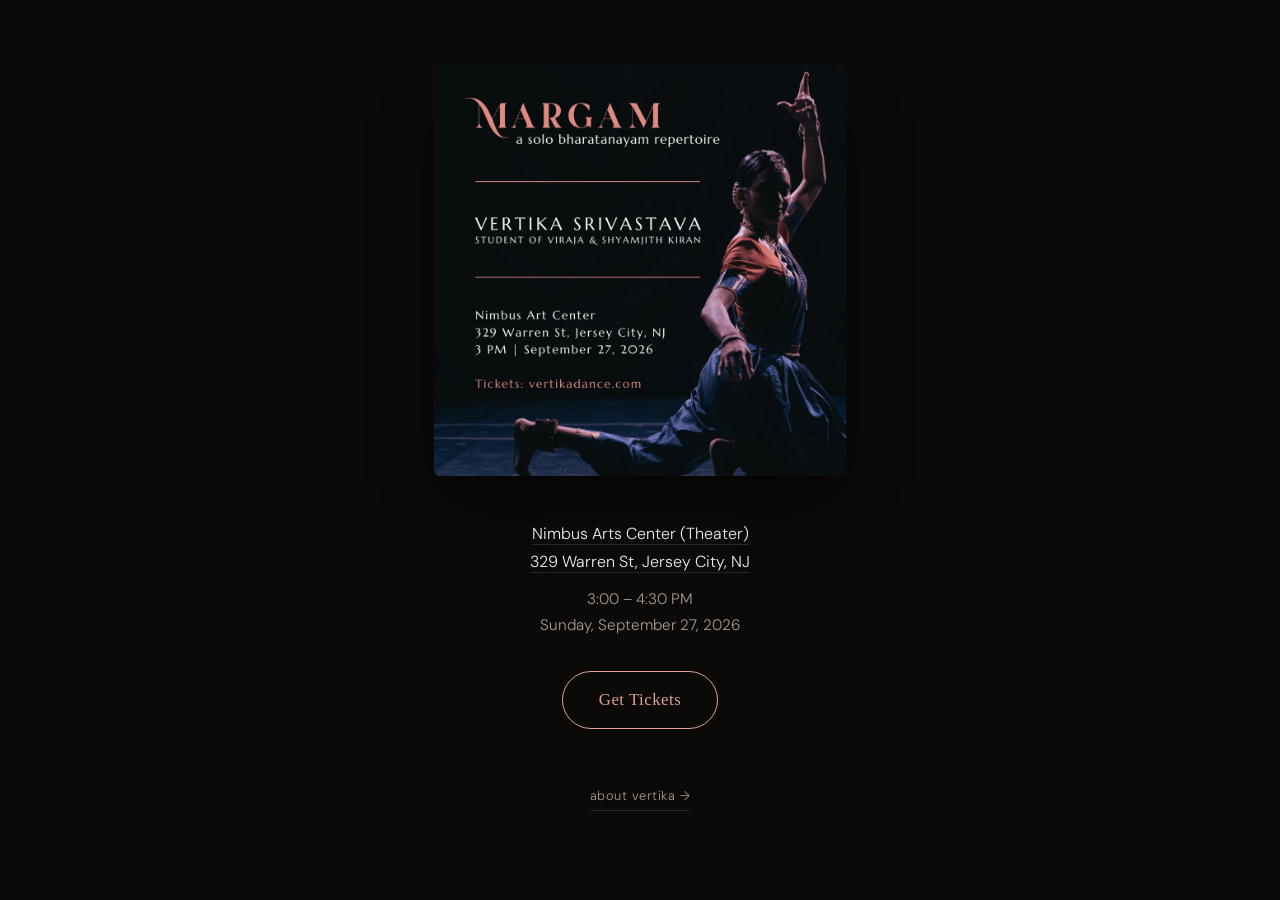
==== index.html @ 06d19013 "Basic flyer page" ====
<!DOCTYPE html>
<html lang="en">
<head>
  <meta charset="UTF-8">
  <meta name="viewport" content="width=device-width, initial-scale=1.0">
  <title>Margam — Vertika Srivastava</title>
  <meta name="description" content="Margam: a solo bharatanatyam repertoire by Vertika Srivastava. Sunday, September 27, 2026 at Nimbus Art Center, Jersey City, NJ.">
  <link rel="preconnect" href="https://fonts.googleapis.com">
  <link rel="preconnect" href="https://fonts.gstatic.com" crossorigin>
  <link href="https://fonts.googleapis.com/css2?family=Cormorant+Garant:ital,wght@0,400;0,600;1,400&family=DM+Sans:opsz,wght@9..40,300;9..40,400&display=swap" rel="stylesheet">
  <link rel="stylesheet" href="/css/show.css">
</head>
<body>
  <main>
    <div class="poster">
      <picture>
        <source srcset="/images/margam-poster.webp" type="image/webp">
        <img src="/images/margam-poster.png" alt="Margam: a solo bharatanatyam repertoire. Vertika Srivastava, student of Viraja &amp; Shyamjith Kiran.">
      </picture>
    </div>

    <div class="details">
      <p class="venue">
        <a class="address" href="https://maps.google.com/?q=329+Warren+St,+Jersey+City,+NJ" target="_blank" rel="noopener">Nimbus Arts Center (Theater)<br>329 Warren St, Jersey City, NJ</a>
      </p>
      <p class="when">3:00 – 4:30 PM<br>Sunday, September 27, 2026</p>
      <a class="tickets" href="#" target="_blank" rel="noopener">Get Tickets</a>
    </div>

    <a class="back" href="/about.html">about vertika →</a>
  </main>
</body>
</html>
---- css/show.css ----
*, *::before, *::after {
  box-sizing: border-box;
  margin: 0;
  padding: 0;
}

:root {
  --bg:     #0b0a09;
  --text:   #f2ede9;
  --muted:  #a89a92;
  --accent: #e0a08d;
  --border: #2a2622;
  --max-w:  460px;
}

html {
  font-size: 16px;
}

body {
  background: var(--bg);
  color: var(--text);
  font-family: 'DM Sans', sans-serif;
  font-weight: 300;
  line-height: 1.75;
  -webkit-font-smoothing: antialiased;
  min-height: 100vh;
}

a {
  color: var(--accent);
  text-decoration: none;
}

main {
  max-width: var(--max-w);
  margin: 0 auto;
  padding: 4rem 1.5rem 5rem;
  display: flex;
  flex-direction: column;
  align-items: center;
}


/* ── Poster ──────────────────────────────── */

.poster {
  width: 100%;
  border-radius: 6px;
  overflow: hidden;
  box-shadow: 0 30px 60px -20px rgba(0, 0, 0, 0.7);
}

.poster img {
  display: block;
  width: 100%;
  height: auto;
}


/* ── Details ─────────────────────────────── */

.details {
  width: 100%;
  text-align: center;
  margin-top: 2.75rem;
}

.venue {
  font-size: 1rem;
  color: var(--text);
}

.address {
  color: var(--text);
  border-bottom: 1px solid var(--border);
  transition: color 0.2s, border-color 0.2s;
}

.address:hover {
  color: var(--accent);
  border-color: var(--accent);
}

.when {
  font-size: 0.95rem;
  color: var(--muted);
  margin-top: 0.6rem;
}

.tickets {
  display: inline-block;
  margin-top: 2rem;
  padding: 0.85rem 2.25rem;
  border: 1px solid var(--accent);
  border-radius: 999px;
  color: var(--accent);
  font-family: 'Cormorant Garant', serif;
  font-size: 1.05rem;
  letter-spacing: 0.03em;
  transition: background 0.2s, color 0.2s;
}

.tickets:hover {
  background: var(--accent);
  color: var(--bg);
}


/* ── Back link ───────────────────────────── */

.back {
  margin-top: 3.5rem;
  font-size: 0.8rem;
  letter-spacing: 0.04em;
  color: var(--muted);
  border-bottom: 1px solid var(--border);
  padding-bottom: 2px;
  transition: color 0.2s, border-color 0.2s;
}

.back:hover {
  color: var(--accent);
  border-color: var(--accent);
}


/* ── Responsive ──────────────────────────── */

@media (max-width: 520px) {
  main { padding: 2.75rem 1.25rem 4rem; }
}
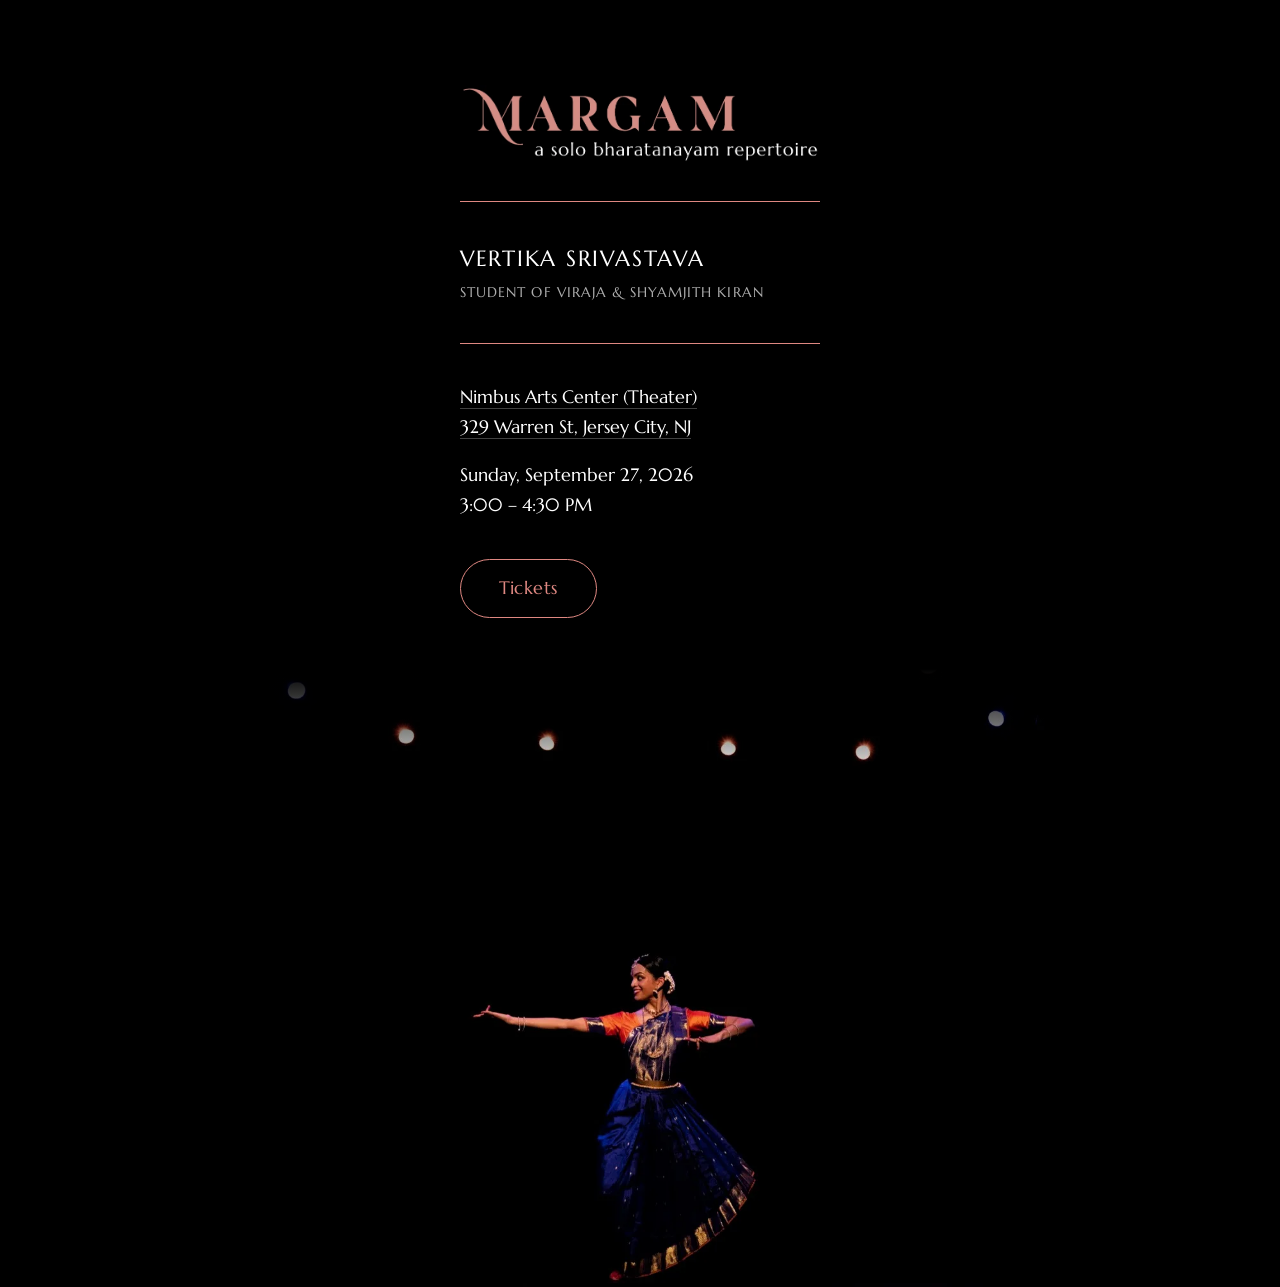
==== commit f2470aac: "Rework flyer page with real title artwork and stage photo Replace the CSS-rendered title with the ac" ====
--- a/index.html
+++ b/index.html
@@ -4,30 +4,45 @@
   <meta charset="UTF-8">
   <meta name="viewport" content="width=device-width, initial-scale=1.0">
   <title>Margam — Vertika Srivastava</title>
-  <meta name="description" content="Margam: a solo bharatanatyam repertoire by Vertika Srivastava. Sunday, September 27, 2026 at Nimbus Art Center, Jersey City, NJ.">
+  <meta name="description" content="Margam: a solo bharatanatyam repertoire by Vertika Srivastava. Sunday, September 27, 2026 at Nimbus Arts Center, Jersey City, NJ.">
   <link rel="preconnect" href="https://fonts.googleapis.com">
   <link rel="preconnect" href="https://fonts.gstatic.com" crossorigin>
-  <link href="https://fonts.googleapis.com/css2?family=Cormorant+Garant:ital,wght@0,400;0,600;1,400&family=DM+Sans:opsz,wght@9..40,300;9..40,400&display=swap" rel="stylesheet">
+  <link href="https://fonts.googleapis.com/css2?family=Marcellus&display=swap" rel="stylesheet">
   <link rel="stylesheet" href="/css/show.css">
 </head>
 <body>
   <main>
-    <div class="poster">
+    <div class="title-block">
       <picture>
-        <source srcset="/images/margam-poster.webp" type="image/webp">
-        <img src="/images/margam-poster.png" alt="Margam: a solo bharatanatyam repertoire. Vertika Srivastava, student of Viraja &amp; Shyamjith Kiran.">
+        <source srcset="/images/margam-title.webp" type="image/webp">
+        <img class="title-image" src="/images/margam-title.png" alt="Margam: a solo bharatanatyam repertoire">
       </picture>
     </div>
+
+    <hr class="rule">
+
+    <div class="performer-block">
+      <p class="performer-name">Vertika Srivastava</p>
+      <p class="performer-note">student of Viraja &amp; Shyamjith Kiran</p>
+    </div>
+
+    <hr class="rule">
 
     <div class="details">
       <p class="venue">
         <a class="address" href="https://maps.google.com/?q=329+Warren+St,+Jersey+City,+NJ" target="_blank" rel="noopener">Nimbus Arts Center (Theater)<br>329 Warren St, Jersey City, NJ</a>
       </p>
-      <p class="when">3:00 – 4:30 PM<br>Sunday, September 27, 2026</p>
-      <a class="tickets" href="#" target="_blank" rel="noopener">Get Tickets</a>
+      <p class="when">Sunday, September 27, 2026<br>3:00 – 4:30 PM</p>
     </div>
 
-    <a class="back" href="/about.html">about vertika →</a>
+    <a class="tickets" href="#" target="_blank" rel="noopener">Tickets</a>
   </main>
+
+  <div class="stage-photo">
+    <picture>
+      <source srcset="/images/stage-photo.webp" type="image/webp">
+      <img src="/images/stage-photo.jpg" alt="Vertika Srivastava mid-pose on stage under warm spotlights.">
+    </picture>
+  </div>
 </body>
 </html>
--- a/css/show.css
+++ b/css/show.css
@@ -5,26 +5,26 @@
 }
 
 :root {
-  --bg:     #0b0a09;
-  --text:   #f2ede9;
-  --muted:  #a89a92;
-  --accent: #e0a08d;
-  --border: #2a2622;
-  --max-w:  460px;
+  --bg:     #000000;
+  --text:   #ffffff;
+  --muted:  rgba(255, 255, 255, 0.68);
+  --accent: #df8882;
+  --max-w:  420px;
 }
 
 html {
-  font-size: 16px;
+  font-size: 17px;
 }
 
 body {
   background: var(--bg);
   color: var(--text);
-  font-family: 'DM Sans', sans-serif;
-  font-weight: 300;
-  line-height: 1.75;
+  font-family: 'Marcellus', serif;
+  font-weight: 400;
+  line-height: 1.7;
   -webkit-font-smoothing: antialiased;
   min-height: 100vh;
+  overflow-x: hidden;
 }
 
 a {
@@ -35,45 +35,59 @@
 main {
   max-width: var(--max-w);
   margin: 0 auto;
-  padding: 4rem 1.5rem 5rem;
-  display: flex;
-  flex-direction: column;
-  align-items: center;
+  padding: 5rem 1.75rem 5rem;
 }
 
 
-/* ── Poster ──────────────────────────────── */
+/* ── Title ───────────────────────────────── */
 
-.poster {
+.title-block {
   width: 100%;
-  border-radius: 6px;
-  overflow: hidden;
-  box-shadow: 0 30px 60px -20px rgba(0, 0, 0, 0.7);
 }
 
-.poster img {
+.title-image {
   display: block;
   width: 100%;
   height: auto;
 }
 
 
+/* ── Rule ────────────────────────────────── */
+
+.rule {
+  border: none;
+  border-top: 1px solid var(--accent);
+  width: 100%;
+  margin: 2.25rem 0;
+}
+
+
+/* ── Performer ───────────────────────────── */
+
+.performer-name {
+  font-size: 1.3rem;
+  letter-spacing: 0.08em;
+  text-transform: uppercase;
+}
+
+.performer-note {
+  margin-top: 0.2rem;
+  font-size: 0.8rem;
+  letter-spacing: 0.08em;
+  text-transform: uppercase;
+  color: var(--muted);
+}
+
+
 /* ── Details ─────────────────────────────── */
 
-.details {
-  width: 100%;
-  text-align: center;
-  margin-top: 2.75rem;
-}
-
 .venue {
-  font-size: 1rem;
-  color: var(--text);
+  font-size: 1.05rem;
 }
 
 .address {
   color: var(--text);
-  border-bottom: 1px solid var(--border);
+  border-bottom: 1px solid rgba(255, 255, 255, 0.25);
   transition: color 0.2s, border-color 0.2s;
 }
 
@@ -83,19 +97,18 @@
 }
 
 .when {
-  font-size: 0.95rem;
-  color: var(--muted);
-  margin-top: 0.6rem;
+  margin-top: 1rem;
+  font-size: 1.05rem;
+  color: var(--text);
 }
 
 .tickets {
   display: inline-block;
-  margin-top: 2rem;
-  padding: 0.85rem 2.25rem;
+  margin-top: 2.25rem;
+  padding: 0.8rem 2.25rem;
   border: 1px solid var(--accent);
   border-radius: 999px;
   color: var(--accent);
-  font-family: 'Cormorant Garant', serif;
   font-size: 1.05rem;
   letter-spacing: 0.03em;
   transition: background 0.2s, color 0.2s;
@@ -110,13 +123,15 @@
 /* ── Back link ───────────────────────────── */
 
 .back {
+  display: block;
   margin-top: 3.5rem;
   font-size: 0.8rem;
   letter-spacing: 0.04em;
   color: var(--muted);
-  border-bottom: 1px solid var(--border);
+  border-bottom: 1px solid rgba(255, 255, 255, 0.25);
   padding-bottom: 2px;
   transition: color 0.2s, border-color 0.2s;
+  width: fit-content;
 }
 
 .back:hover {
@@ -125,8 +140,35 @@
 }
 
 
+/* ── Stage photo ─────────────────────────── */
+
+.stage-photo {
+  position: relative;
+  width: 100%;
+  margin-top: -2rem;
+}
+
+.stage-photo::before {
+  content: '';
+  position: absolute;
+  top: 0;
+  left: 0;
+  right: 0;
+  height: 6rem;
+  background: linear-gradient(to bottom, var(--bg), transparent);
+  z-index: 1;
+}
+
+.stage-photo img {
+  display: block;
+  width: 100%;
+  height: auto;
+}
+
+
 /* ── Responsive ──────────────────────────── */
 
 @media (max-width: 520px) {
-  main { padding: 2.75rem 1.25rem 4rem; }
+  main { padding: 3.5rem 1.25rem 4rem; }
+  .title-block { width: 90%; }
 }
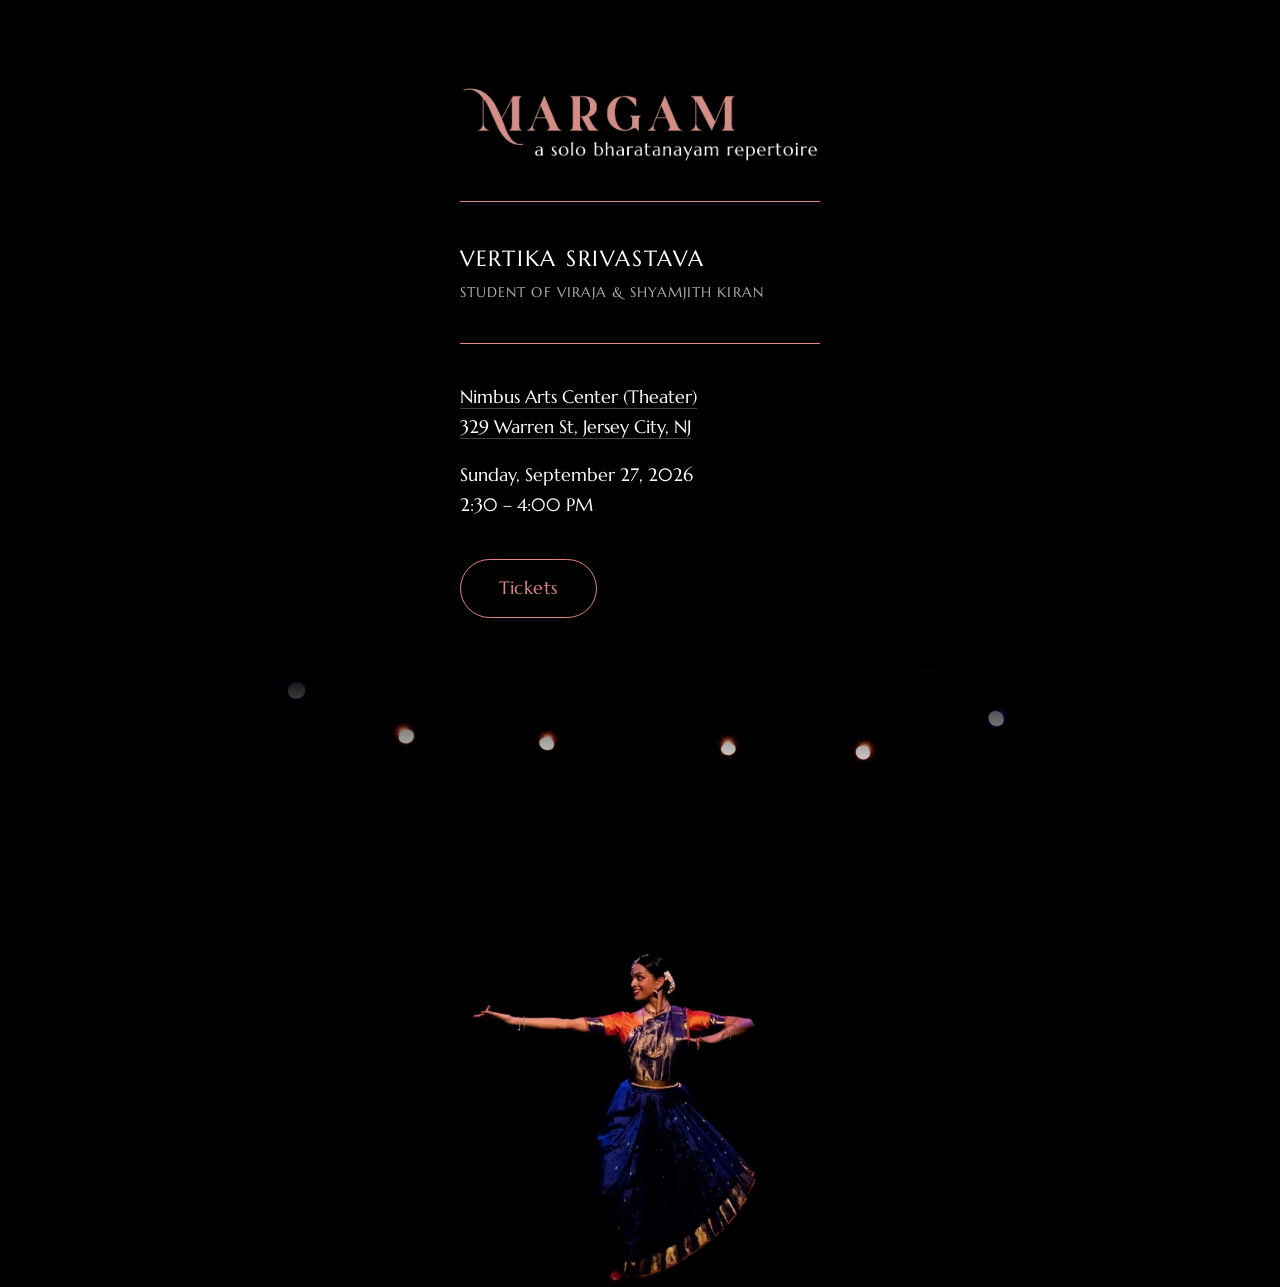
==== commit 91ff9e45: "Update flyer showtime to 2:30 - 4:00 PM Co-Authored-By: Claude Sonnet 5 <noreply@anthropic.com>" ====
--- a/index.html
+++ b/index.html
@@ -32,7 +32,7 @@
       <p class="venue">
         <a class="address" href="https://maps.google.com/?q=329+Warren+St,+Jersey+City,+NJ" target="_blank" rel="noopener">Nimbus Arts Center (Theater)<br>329 Warren St, Jersey City, NJ</a>
       </p>
-      <p class="when">Sunday, September 27, 2026<br>3:00 – 4:30 PM</p>
+      <p class="when">Sunday, September 27, 2026<br>2:30 – 4:00 PM</p>
     </div>
 
     <a class="tickets" href="#" target="_blank" rel="noopener">Tickets</a>
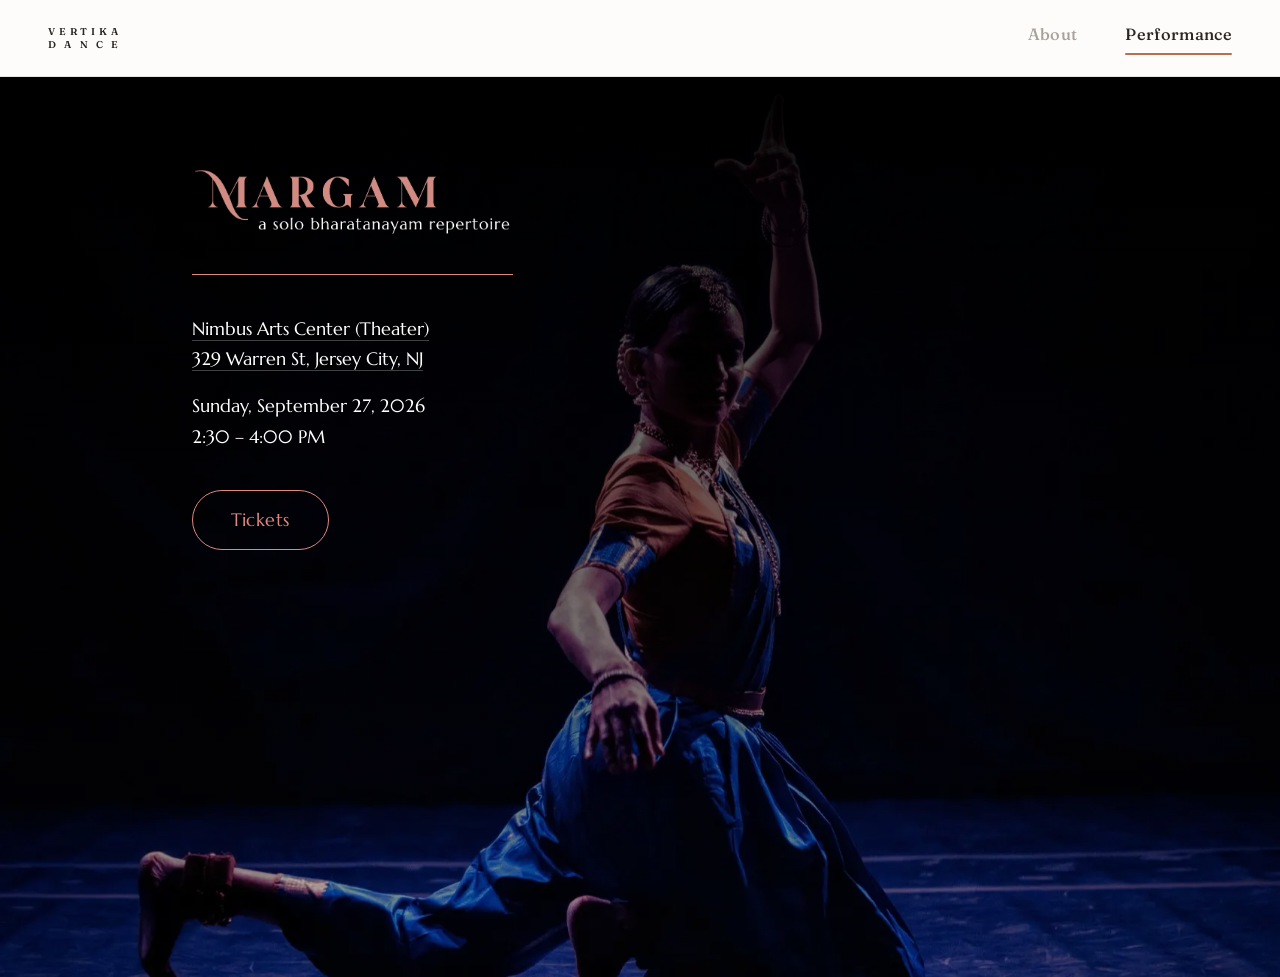
==== commit b3f286a1: "Rework home page with photo carousel and flyer hero overlay Rebuild the home page (about.html -> hom" ====
--- a/index.html
+++ b/index.html
@@ -8,41 +8,58 @@
   <link rel="preconnect" href="https://fonts.googleapis.com">
   <link rel="preconnect" href="https://fonts.gstatic.com" crossorigin>
   <link href="https://fonts.googleapis.com/css2?family=Marcellus&display=swap" rel="stylesheet">
+  <link rel="stylesheet" href="/css/nav.css">
   <link rel="stylesheet" href="/css/show.css">
 </head>
 <body>
+  <header class="site-header">
+    <nav class="site-nav">
+      <a class="logo" href="/home.html" aria-label="Vertika Dance">
+        <span class="logo-line" aria-hidden="true">
+          <span>V</span><span>E</span><span>R</span><span>T</span><span>I</span><span>K</span><span>A</span>
+        </span>
+        <span class="logo-line" aria-hidden="true">
+          <span>D</span><span>A</span><span>N</span><span>C</span><span>E</span>
+        </span>
+      </a>
+      <button class="nav-toggle" type="button" aria-label="Open menu" aria-expanded="false" aria-controls="site-menu">
+        <span></span>
+        <span></span>
+        <span></span>
+      </button>
+      <div class="site-menu" id="site-menu">
+        <a href="/home.html" class="tab">About</a>
+        <a href="/" class="tab active">Performance</a>
+      </div>
+    </nav>
+  </header>
+
   <main>
-    <div class="title-block">
+    <section class="hero">
       <picture>
-        <source srcset="/images/margam-title.webp" type="image/webp">
-        <img class="title-image" src="/images/margam-title.png" alt="Margam: a solo bharatanatyam repertoire">
+        <source srcset="/images/hero-photo.webp" type="image/webp">
+        <img src="/images/hero-photo.jpg" alt="Vertika mid-lunge on stage, arm raised, in a blue and orange costume.">
       </picture>
-    </div>
+      <div class="title-block">
+        <picture>
+          <source srcset="/images/margam-title-transparent.webp" type="image/webp">
+          <img class="title-image" src="/images/margam-title-transparent.png" alt="Margam: a solo bharatanatyam repertoire">
+        </picture>
 
-    <hr class="rule">
+        <hr class="rule">
 
-    <div class="performer-block">
-      <p class="performer-name">Vertika Srivastava</p>
-      <p class="performer-note">student of Viraja &amp; Shyamjith Kiran</p>
-    </div>
+        <div class="details">
+          <p class="venue">
+            <a class="address" href="https://maps.google.com/?q=329+Warren+St,+Jersey+City,+NJ" target="_blank" rel="noopener">Nimbus Arts Center (Theater)<br>329 Warren St, Jersey City, NJ</a>
+          </p>
+          <p class="when">Sunday, September 27, 2026<br>2:30 – 4:00 PM</p>
+        </div>
 
-    <hr class="rule">
-
-    <div class="details">
-      <p class="venue">
-        <a class="address" href="https://maps.google.com/?q=329+Warren+St,+Jersey+City,+NJ" target="_blank" rel="noopener">Nimbus Arts Center (Theater)<br>329 Warren St, Jersey City, NJ</a>
-      </p>
-      <p class="when">Sunday, September 27, 2026<br>2:30 – 4:00 PM</p>
-    </div>
-
-    <a class="tickets" href="#" target="_blank" rel="noopener">Tickets</a>
+        <a class="tickets" href="https://buytickets.at/vertikadance/2332390" target="_blank" rel="noopener">Tickets</a>
+      </div>
+    </section>
   </main>
 
-  <div class="stage-photo">
-    <picture>
-      <source srcset="/images/stage-photo.webp" type="image/webp">
-      <img src="/images/stage-photo.jpg" alt="Vertika Srivastava mid-pose on stage under warm spotlights.">
-    </picture>
-  </div>
+  <script src="/js/nav.js" defer></script>
 </body>
 </html>
--- a/css/nav.css
+++ b/css/nav.css
@@ -0,0 +1,169 @@
+@import url('https://fonts.googleapis.com/css2?family=Fraunces:opsz,wght@9..144,450;9..144,600&display=swap');
+
+/* ── Site navigation ─────────────────────────
+   Independent light palette, shared by every
+   page regardless of that page's own theme. */
+
+:root {
+  --nav-bg:     #fdfcfb;
+  --nav-border: #e8e3dc;
+  --nav-text:   #2b2622;
+  --nav-muted:  #a8a099;
+  --nav-accent: #b6704f;
+}
+
+.site-header {
+  position: sticky;
+  top: 0;
+  z-index: 100;
+  width: 100%;
+  background: var(--nav-bg);
+  border-bottom: 1px solid var(--nav-border);
+}
+
+.site-nav {
+  position: relative;
+  width: 100%;
+  padding: 0 48px;
+  height: 76px;
+  display: flex;
+  align-items: center;
+  justify-content: space-between;
+  gap: 48px;
+}
+
+
+/* ── Logo ────────────────────────────────── */
+
+.logo {
+  display: flex;
+  flex-direction: column;
+  width: 70px;
+  font-family: 'Fraunces', serif;
+  font-weight: 600;
+  font-size: 9.92px;
+  line-height: 1.35;
+  color: var(--nav-text);
+  text-decoration: none;
+  transition: color 0.25s ease;
+}
+
+.logo:hover {
+  color: var(--nav-accent);
+}
+
+.logo-line {
+  display: flex;
+  justify-content: space-between;
+  width: 100%;
+}
+
+.site-menu {
+  display: flex;
+  align-items: center;
+  gap: 48px;
+}
+
+.site-nav .tab {
+  position: relative;
+  padding-bottom: 7px;
+  font-family: 'Fraunces', serif;
+  font-size: 16.32px;
+  font-weight: 500;
+  letter-spacing: 0.02em;
+  color: var(--nav-muted);
+  transition: color 0.25s ease;
+}
+
+.site-nav .tab:hover {
+  color: var(--nav-text);
+}
+
+.site-nav .tab.active {
+  color: var(--nav-text);
+}
+
+.site-nav .tab.active::after {
+  content: '';
+  position: absolute;
+  left: 0;
+  right: 0;
+  bottom: 0;
+  height: 2px;
+  border-radius: 1px;
+  background: var(--nav-accent);
+}
+
+
+/* ── Hamburger toggle ───────────────────────── */
+
+.nav-toggle {
+  display: none;
+  flex-direction: column;
+  justify-content: center;
+  gap: 5px;
+  width: 26px;
+  height: 20px;
+  background: none;
+  border: none;
+  padding: 0;
+  cursor: pointer;
+}
+
+.nav-toggle span {
+  display: block;
+  width: 100%;
+  height: 2px;
+  border-radius: 1px;
+  background: var(--nav-text);
+  transition: transform 0.25s ease, opacity 0.2s ease;
+}
+
+.nav-toggle.is-open span:nth-child(1) {
+  transform: translateY(7px) rotate(45deg);
+}
+
+.nav-toggle.is-open span:nth-child(2) {
+  opacity: 0;
+}
+
+.nav-toggle.is-open span:nth-child(3) {
+  transform: translateY(-7px) rotate(-45deg);
+}
+
+
+@media (max-width: 480px) {
+  .site-nav {
+    height: 64px;
+    padding: 0 20px;
+  }
+
+  .nav-toggle {
+    display: flex;
+  }
+
+  .site-menu {
+    display: none;
+    position: absolute;
+    top: 100%;
+    left: 0;
+    right: 0;
+    flex-direction: column;
+    align-items: flex-end;
+    gap: 0;
+    background: var(--nav-bg);
+    border-bottom: 1px solid var(--nav-border);
+    padding: 4px 20px 12px;
+  }
+
+  .site-menu.is-open {
+    display: flex;
+  }
+
+  .site-menu .tab {
+    width: 100%;
+    padding: 10.4px 0;
+    text-align: right;
+    font-size: 15.2px;
+  }
+}
--- a/css/show.css
+++ b/css/show.css
@@ -32,22 +32,50 @@
   text-decoration: none;
 }
 
-main {
-  max-width: var(--max-w);
-  margin: 0 auto;
-  padding: 5rem 1.75rem 5rem;
+/* ── Hero ────────────────────────────────── */
+
+.hero {
+  position: relative;
+  width: 100%;
+  min-height: 100vh;
+  overflow: hidden;
+}
+
+.hero > picture > img {
+  display: block;
+  position: absolute;
+  inset: 0;
+  width: 100%;
+  height: 100%;
+  object-fit: cover;
+  object-position: center 40%;
+}
+
+.hero::after {
+  content: '';
+  position: absolute;
+  inset: 0;
+  background: linear-gradient(to top, rgba(0, 0, 0, 0.1) 0%, rgba(0, 0, 0, 0.55) 65%, var(--bg) 100%);
+}
+
+.hero .title-block {
+  position: absolute;
+  left: 1.75rem;
+  right: 1.75rem;
+  top: 1.75rem;
+  z-index: 1;
+  display: flex;
+  flex-direction: column;
+  align-items: flex-start;
+  text-align: left;
 }
 
 
 /* ── Title ───────────────────────────────── */
 
-.title-block {
-  width: 100%;
-}
-
 .title-image {
   display: block;
-  width: 100%;
+  width: 320px;
   height: auto;
 }
 
@@ -57,25 +85,8 @@
 .rule {
   border: none;
   border-top: 1px solid var(--accent);
-  width: 100%;
+  width: 321px;
   margin: 2.25rem 0;
-}
-
-
-/* ── Performer ───────────────────────────── */
-
-.performer-name {
-  font-size: 1.3rem;
-  letter-spacing: 0.08em;
-  text-transform: uppercase;
-}
-
-.performer-note {
-  margin-top: 0.2rem;
-  font-size: 0.8rem;
-  letter-spacing: 0.08em;
-  text-transform: uppercase;
-  color: var(--muted);
 }
 
 
@@ -140,35 +151,20 @@
 }
 
 
-/* ── Stage photo ─────────────────────────── */
+/* ── Responsive ──────────────────────────── */
 
-.stage-photo {
-  position: relative;
-  width: 100%;
-  margin-top: -2rem;
+@media (min-width: 900px) {
+  .hero .title-block {
+    left: 15%;
+    right: auto;
+    top: 10%;
+  }
 }
 
-.stage-photo::before {
-  content: '';
-  position: absolute;
-  top: 0;
-  left: 0;
-  right: 0;
-  height: 6rem;
-  background: linear-gradient(to bottom, var(--bg), transparent);
-  z-index: 1;
+@media (max-width: 520px) {
+  .hero .title-block {
+    left: 1.25rem;
+    right: 1.25rem;
+    top: 1.25rem;
+  }
 }
-
-.stage-photo img {
-  display: block;
-  width: 100%;
-  height: auto;
-}
-
-
-/* ── Responsive ──────────────────────────── */
-
-@media (max-width: 520px) {
-  main { padding: 3.5rem 1.25rem 4rem; }
-  .title-block { width: 90%; }
-}
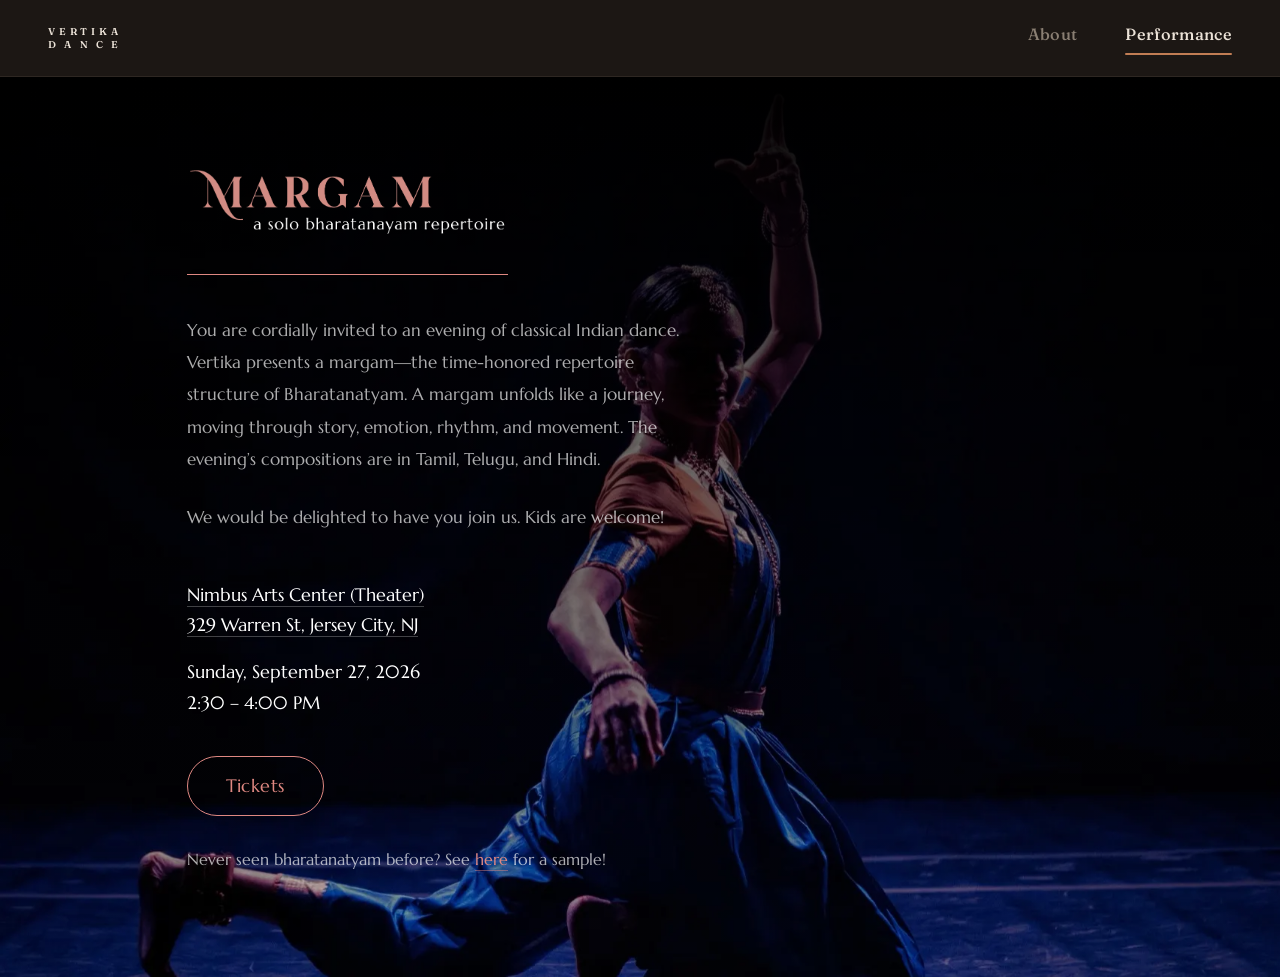
==== commit dc492a37: "Add show description, prominent socials, new carousel photo Performance page: - Add the invitation c" ====
--- a/index.html
+++ b/index.html
@@ -48,6 +48,11 @@
 
         <hr class="rule">
 
+        <div class="blurb">
+          <p>You are cordially invited to an evening of classical Indian dance. Vertika presents a margam&mdash;the time-honored repertoire structure of Bharatanatyam. A margam unfolds like a journey, moving through story, emotion, rhythm, and movement. The evening&rsquo;s compositions are in Tamil, Telugu, and Hindi.</p>
+          <p>We would be delighted to have you join us. Kids are welcome!</p>
+        </div>
+
         <div class="details">
           <p class="venue">
             <a class="address" href="https://maps.google.com/?q=329+Warren+St,+Jersey+City,+NJ" target="_blank" rel="noopener">Nimbus Arts Center (Theater)<br>329 Warren St, Jersey City, NJ</a>
@@ -56,6 +61,8 @@
         </div>
 
         <a class="tickets" href="https://buytickets.at/vertikadance/2332390" target="_blank" rel="noopener">Tickets</a>
+
+        <p class="sample-note">Never seen bharatanatyam before? See <a href="/home.html#watch">here</a> for a sample!</p>
       </div>
     </section>
   </main>
--- a/css/nav.css
+++ b/css/nav.css
@@ -1,15 +1,15 @@
 @import url('https://fonts.googleapis.com/css2?family=Fraunces:opsz,wght@9..144,450;9..144,600&display=swap');
 
 /* ── Site navigation ─────────────────────────
-   Independent light palette, shared by every
-   page regardless of that page's own theme. */
+   Independent dark, moody palette, shared by
+   every page regardless of that page's own theme. */
 
 :root {
-  --nav-bg:     #fdfcfb;
-  --nav-border: #e8e3dc;
-  --nav-text:   #2b2622;
-  --nav-muted:  #a8a099;
-  --nav-accent: #b6704f;
+  --nav-bg:     #1c1714;
+  --nav-border: #2e2722;
+  --nav-text:   #ece3d8;
+  --nav-muted:  #8a7f73;
+  --nav-accent: #c17d54;
 }
 
 .site-header {
--- a/css/show.css
+++ b/css/show.css
@@ -9,7 +9,8 @@
   --text:   #ffffff;
   --muted:  rgba(255, 255, 255, 0.68);
   --accent: #df8882;
-  --max-w:  420px;
+  /* Comfortable reading measure: ~58 characters per line. */
+  --measure: 30rem;
 }
 
 html {
@@ -59,11 +60,9 @@
 }
 
 .hero .title-block {
-  position: absolute;
-  left: 1.75rem;
-  right: 1.75rem;
-  top: 1.75rem;
+  position: relative;
   z-index: 1;
+  padding: 1.75rem;
   display: flex;
   flex-direction: column;
   align-items: flex-start;
@@ -86,7 +85,35 @@
   border: none;
   border-top: 1px solid var(--accent);
   width: 321px;
+  max-width: 100%;
   margin: 2.25rem 0;
+}
+
+
+/* ── Blurb ───────────────────────────────── */
+
+.blurb {
+  max-width: min(var(--measure), 100%);
+  margin-bottom: 2.75rem;
+  font-size: 1rem;
+  line-height: 1.9;
+  color: var(--muted);
+}
+
+.blurb p + p {
+  margin-top: 1.5rem;
+}
+
+.blurb a,
+.sample-note a {
+  border-bottom: 1px solid rgba(223, 136, 130, 0.45);
+  transition: color 0.2s, border-color 0.2s;
+}
+
+.blurb a:hover,
+.sample-note a:hover {
+  color: var(--text);
+  border-color: var(--text);
 }
 
 
@@ -128,6 +155,16 @@
 .tickets:hover {
   background: var(--accent);
   color: var(--bg);
+}
+
+
+/* ── Sample-video note ───────────────────── */
+
+.sample-note {
+  max-width: min(var(--measure), 100%);
+  margin-top: 1.75rem;
+  font-size: 0.95rem;
+  color: var(--muted);
 }
 
 
@@ -155,16 +192,13 @@
 
 @media (min-width: 900px) {
   .hero .title-block {
-    left: 15%;
-    right: auto;
-    top: 10%;
+    /* Indent with the viewport, but stop drifting on ultra-wide screens. */
+    padding: 10vh clamp(2rem, 15%, 11rem);
   }
 }
 
 @media (max-width: 520px) {
   .hero .title-block {
-    left: 1.25rem;
-    right: 1.25rem;
-    top: 1.25rem;
+    padding: 1.25rem;
   }
 }
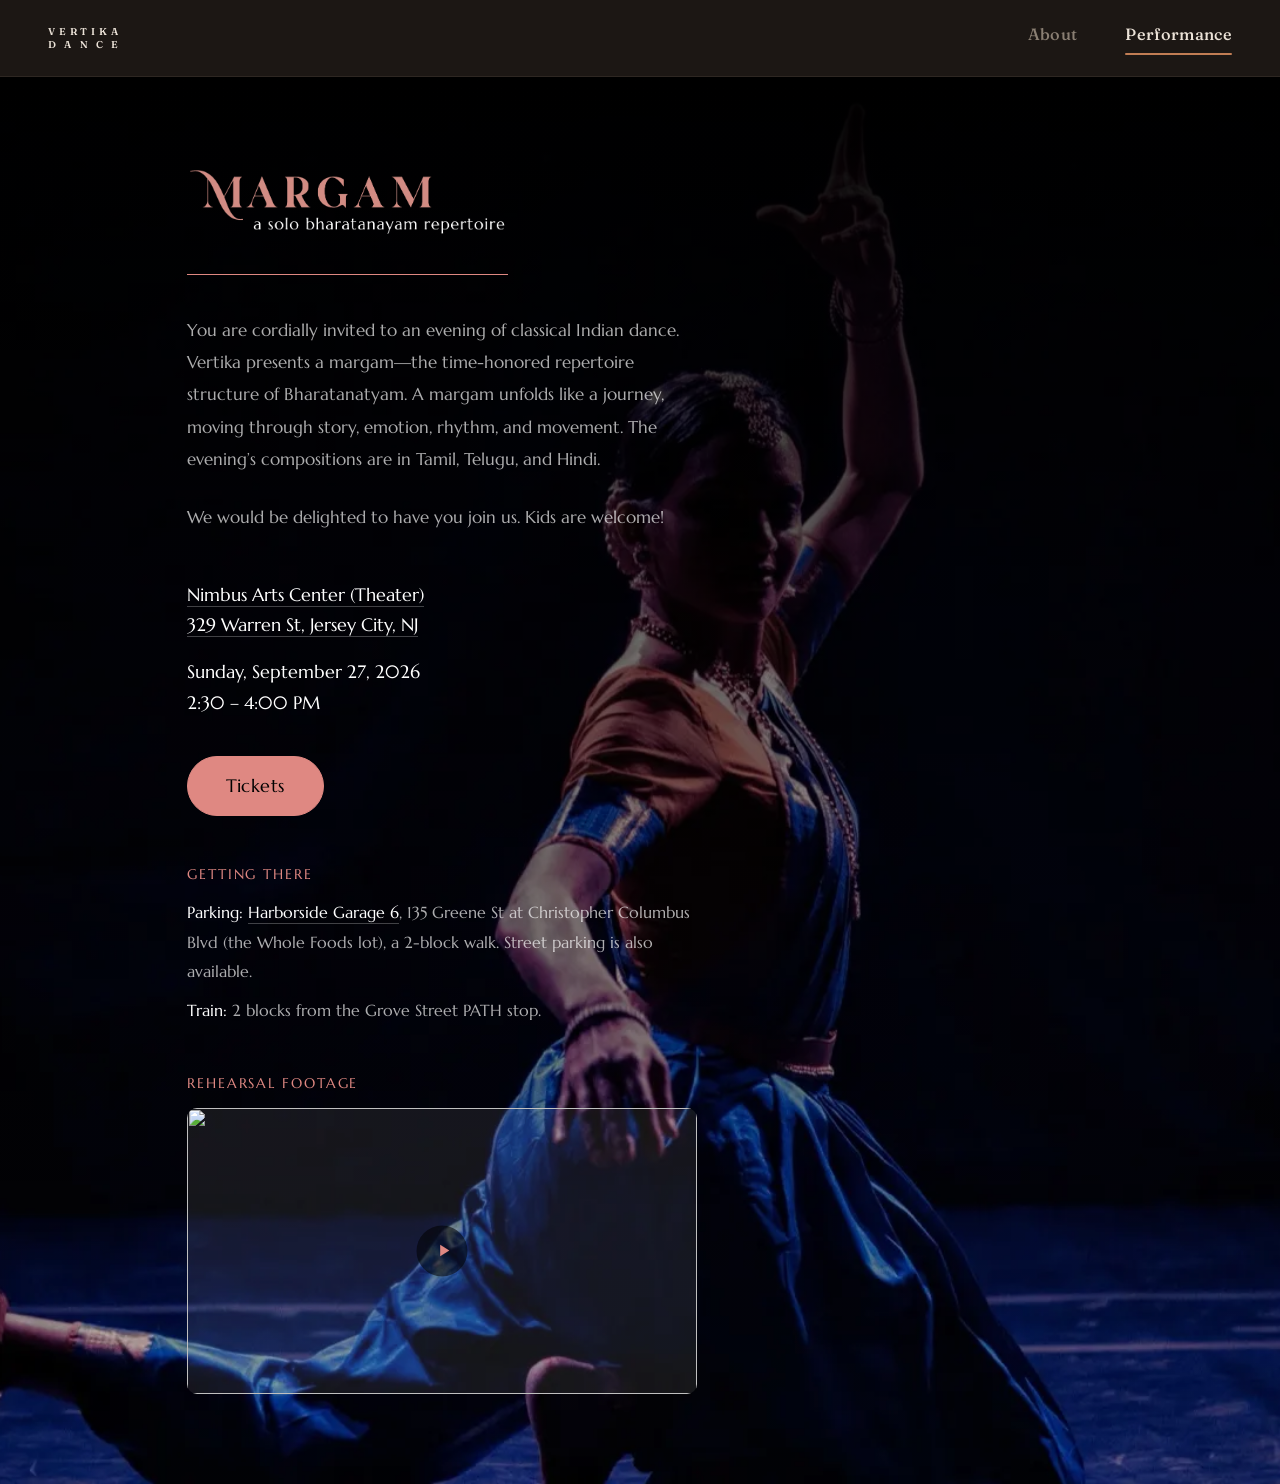
==== commit 0a203cb4: "Add rehearsal footage, directions, and filled Tickets button - Fill the Tickets button with the acce" ====
--- a/index.html
+++ b/index.html
@@ -62,11 +62,26 @@
 
         <a class="tickets" href="https://buytickets.at/vertikadance/2332390" target="_blank" rel="noopener">Tickets</a>
 
-        <p class="sample-note">Never seen bharatanatyam before? See <a href="/home.html#watch">here</a> for a sample!</p>
+        <div class="getting-there">
+          <h2>Getting there</h2>
+          <p><strong>Parking:</strong> <a href="https://maps.google.com/?q=135+Greene+St,+Jersey+City,+NJ" target="_blank" rel="noopener">Harborside Garage 6</a>, 135 Greene St at Christopher Columbus Blvd (the Whole Foods lot), a 2-block walk. Street parking is also available.</p>
+          <p><strong>Train:</strong> 2 blocks from the Grove Street PATH stop.</p>
+        </div>
+
+        <div class="rehearsal">
+          <h2>Rehearsal footage</h2>
+          <div class="video-card" data-video-id="-lBD6FFbDbs" tabindex="0" role="button" aria-label="Play rehearsal footage">
+            <img class="video-thumb" src="https://img.youtube.com/vi/-lBD6FFbDbs/hqdefault.jpg" alt="" loading="lazy">
+            <span class="video-play" aria-hidden="true">
+              <svg viewBox="0 0 24 24"><path d="M8 5v14l11-7z"/></svg>
+            </span>
+          </div>
+        </div>
       </div>
     </section>
   </main>
 
   <script src="/js/nav.js" defer></script>
+  <script src="/js/videos.js" defer></script>
 </body>
 </html>
--- a/css/show.css
+++ b/css/show.css
@@ -104,14 +104,12 @@
   margin-top: 1.5rem;
 }
 
-.blurb a,
-.sample-note a {
+.blurb a {
   border-bottom: 1px solid rgba(223, 136, 130, 0.45);
   transition: color 0.2s, border-color 0.2s;
 }
 
-.blurb a:hover,
-.sample-note a:hover {
+.blurb a:hover {
   color: var(--text);
   border-color: var(--text);
 }
@@ -144,27 +142,135 @@
   display: inline-block;
   margin-top: 2.25rem;
   padding: 0.8rem 2.25rem;
+  background: var(--accent);
   border: 1px solid var(--accent);
   border-radius: 999px;
-  color: var(--accent);
+  color: var(--bg);
   font-size: 1.05rem;
   letter-spacing: 0.03em;
-  transition: background 0.2s, color 0.2s;
+  transition: background 0.2s, border-color 0.2s, color 0.2s;
 }
 
 .tickets:hover {
+  background: #eaa39d;
+  border-color: #eaa39d;
+  color: var(--bg);
+}
+
+
+/* ── Getting there ───────────────────────── */
+
+.getting-there,
+.rehearsal {
+  max-width: min(var(--measure), 100%);
+  margin-top: 2.75rem;
+}
+
+.getting-there h2,
+.rehearsal h2 {
+  font-size: 0.8rem;
+  font-weight: 400;
+  letter-spacing: 0.14em;
+  text-transform: uppercase;
+  color: var(--accent);
+  margin-bottom: 0.75rem;
+}
+
+.getting-there p {
+  font-size: 0.95rem;
+  line-height: 1.8;
+  color: var(--muted);
+}
+
+.getting-there p + p {
+  margin-top: 0.6rem;
+}
+
+.getting-there strong {
+  font-weight: 400;
+  color: var(--text);
+}
+
+.getting-there a {
+  color: var(--text);
+  border-bottom: 1px solid rgba(255, 255, 255, 0.25);
+  transition: color 0.2s, border-color 0.2s;
+}
+
+.getting-there a:hover {
+  color: var(--accent);
+  border-color: var(--accent);
+}
+
+
+/* ── Rehearsal footage ───────────────────── */
+
+.rehearsal {
+  width: 100%;
+}
+
+.video-card {
+  position: relative;
+  aspect-ratio: 16 / 9;
+  border-radius: 10px;
+  overflow: hidden;
+  background: rgba(255, 255, 255, 0.08);
+  cursor: pointer;
+}
+
+.video-card:focus-visible {
+  outline: 2px solid var(--accent);
+  outline-offset: 2px;
+}
+
+.video-thumb {
+  display: block;
+  width: 100%;
+  height: 100%;
+  object-fit: cover;
+  transition: transform 0.3s ease, filter 0.3s ease;
+}
+
+.video-card:hover .video-thumb {
+  transform: scale(1.04);
+  filter: brightness(0.7);
+}
+
+.video-play {
+  position: absolute;
+  top: 50%;
+  left: 50%;
+  transform: translate(-50%, -50%);
+  width: 3rem;
+  height: 3rem;
+  display: flex;
+  align-items: center;
+  justify-content: center;
+  border-radius: 50%;
+  background: rgba(0, 0, 0, 0.55);
+  color: var(--accent);
+  transition: background 0.2s, color 0.2s, transform 0.2s;
+}
+
+.video-play svg {
+  width: 20px;
+  height: 20px;
+  fill: currentColor;
+  margin-left: 2px;
+}
+
+.video-card:hover .video-play,
+.video-card:focus-visible .video-play {
   background: var(--accent);
   color: var(--bg);
-}
-
-
-/* ── Sample-video note ───────────────────── */
-
-.sample-note {
-  max-width: min(var(--measure), 100%);
-  margin-top: 1.75rem;
-  font-size: 0.95rem;
-  color: var(--muted);
+  transform: translate(-50%, -50%) scale(1.08);
+}
+
+.video-card iframe {
+  display: block;
+  width: 100%;
+  height: 100%;
+  border: none;
 }
 
 
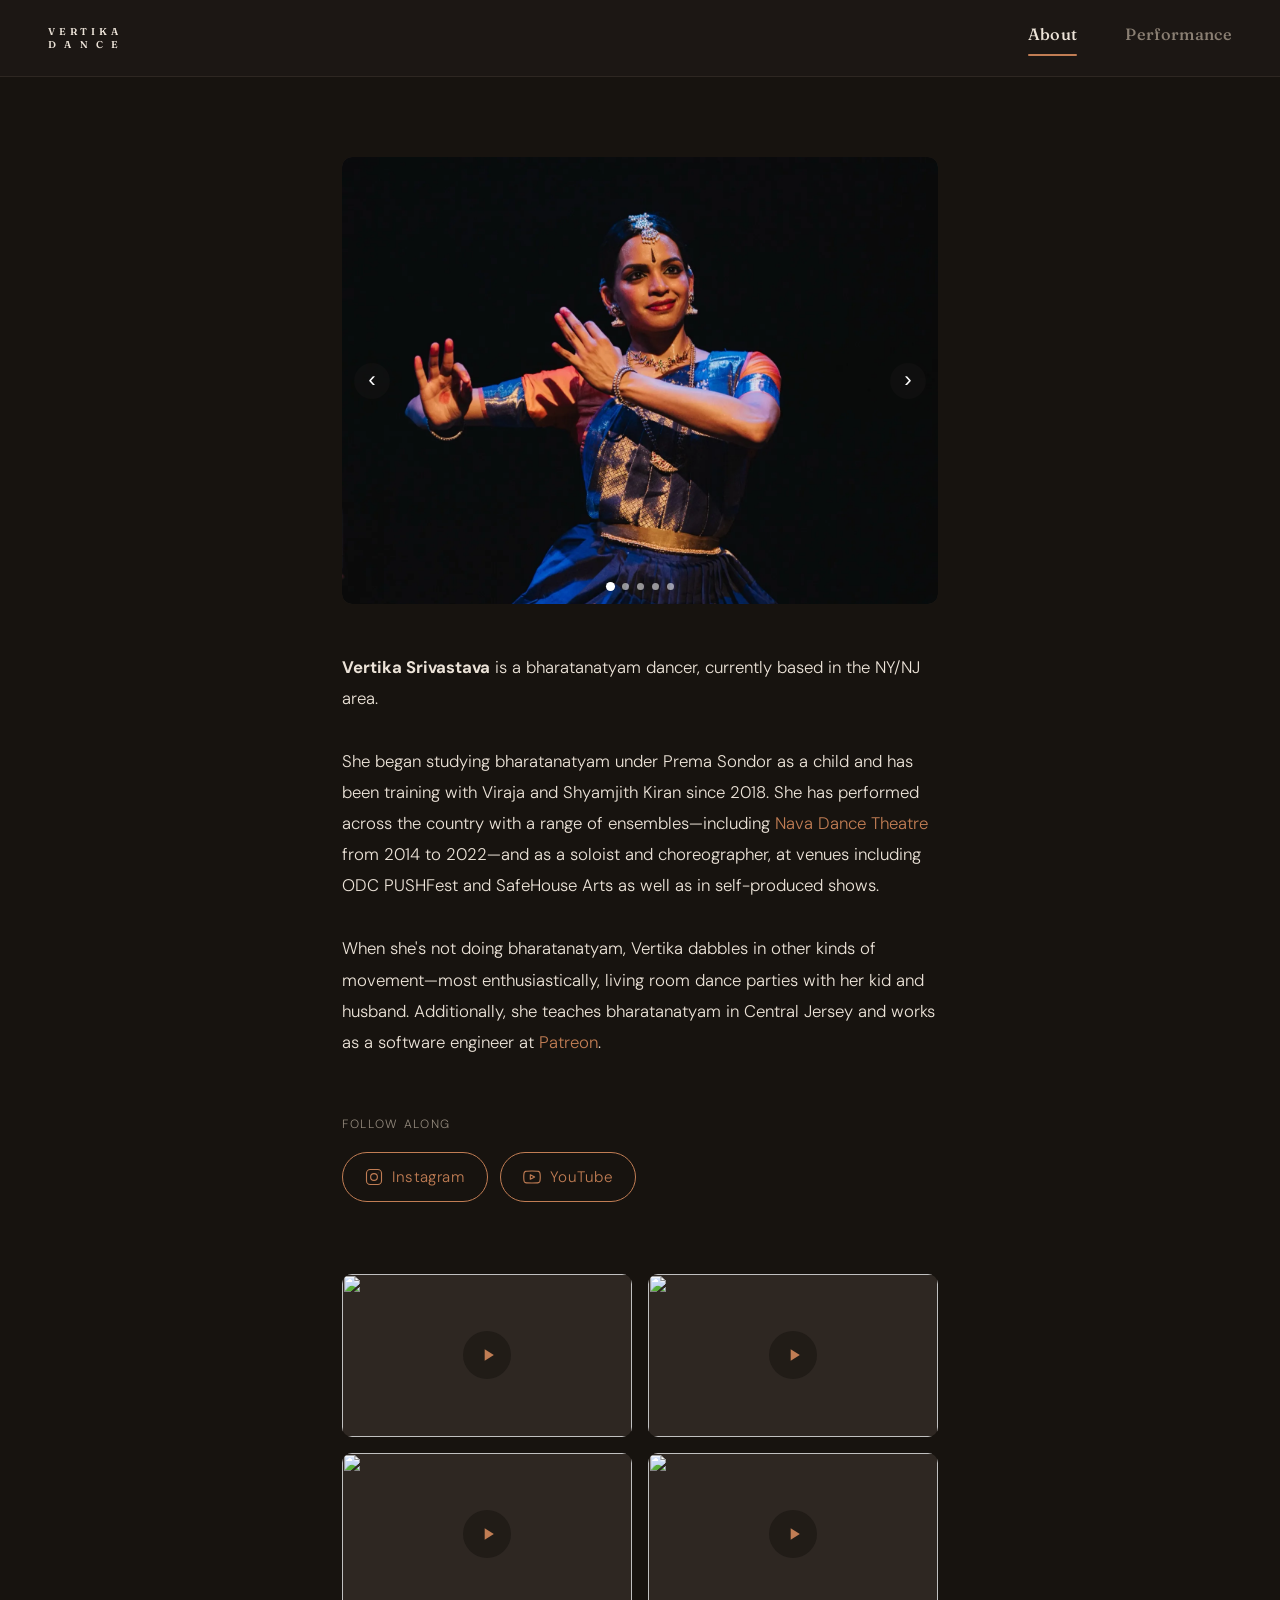
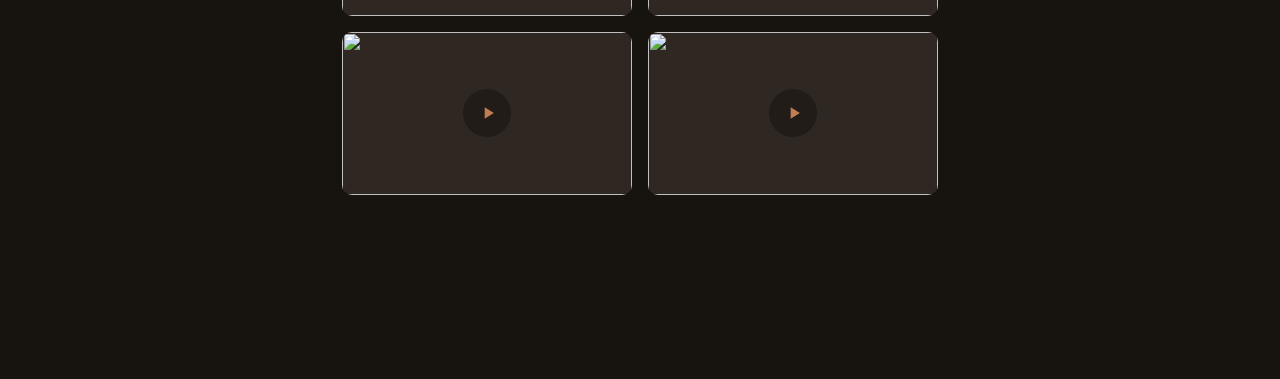
==== commit 7964030d: "Serve About page at root, move show to /performance, add videos - Rename home.html -> index.html so " ====
--- a/index.html
+++ b/index.html
@@ -3,18 +3,18 @@
 <head>
   <meta charset="UTF-8">
   <meta name="viewport" content="width=device-width, initial-scale=1.0">
-  <title>Margam — Vertika Srivastava</title>
-  <meta name="description" content="Margam: a solo bharatanatyam repertoire by Vertika Srivastava. Sunday, September 27, 2026 at Nimbus Arts Center, Jersey City, NJ.">
+  <title>Vertika Srivastava</title>
+  <meta name="description" content="Vertika Srivastava is a bharatanatyam dancer, choreographer, and software engineer.">
   <link rel="preconnect" href="https://fonts.googleapis.com">
   <link rel="preconnect" href="https://fonts.gstatic.com" crossorigin>
-  <link href="https://fonts.googleapis.com/css2?family=Marcellus&display=swap" rel="stylesheet">
+  <link href="https://fonts.googleapis.com/css2?family=DM+Sans:opsz,wght@9..40,300;9..40,400&display=swap" rel="stylesheet">
   <link rel="stylesheet" href="/css/nav.css">
-  <link rel="stylesheet" href="/css/show.css">
+  <link rel="stylesheet" href="/css/style.css">
 </head>
 <body>
   <header class="site-header">
     <nav class="site-nav">
-      <a class="logo" href="/home.html" aria-label="Vertika Dance">
+      <a class="logo" href="/" aria-label="Vertika Dance">
         <span class="logo-line" aria-hidden="true">
           <span>V</span><span>E</span><span>R</span><span>T</span><span>I</span><span>K</span><span>A</span>
         </span>
@@ -28,60 +28,145 @@
         <span></span>
       </button>
       <div class="site-menu" id="site-menu">
-        <a href="/home.html" class="tab">About</a>
-        <a href="/" class="tab active">Performance</a>
+        <a href="/" class="tab active">About</a>
+        <a href="/performance" class="tab">Performance</a>
       </div>
     </nav>
   </header>
 
   <main>
-    <section class="hero">
-      <picture>
-        <source srcset="/images/hero-photo.webp" type="image/webp">
-        <img src="/images/hero-photo.jpg" alt="Vertika mid-lunge on stage, arm raised, in a blue and orange costume.">
-      </picture>
-      <div class="title-block">
-        <picture>
-          <source srcset="/images/margam-title-transparent.webp" type="image/webp">
-          <img class="title-image" src="/images/margam-title-transparent.png" alt="Margam: a solo bharatanatyam repertoire">
-        </picture>
+    <section class="carousel" aria-roledescription="carousel" aria-label="Photos of Vertika dancing">
+      <div class="carousel-track">
+        <div class="carousel-slide" aria-hidden="false">
+          <picture>
+            <source srcset="/images/carousel/carousel-blue-saree-pose.webp" type="image/webp">
+            <img src="/images/carousel/carousel-blue-saree-pose.jpg" alt="Vertika on stage forming a hasta mudra near her face, in a blue and orange costume, against a dark background." loading="eager">
+          </picture>
+        </div>
+        <div class="carousel-slide" aria-hidden="true">
+          <picture>
+            <source srcset="/images/carousel/carousel-hasta-mudra.webp" type="image/webp">
+            <img src="/images/carousel/carousel-hasta-mudra.jpg" alt="Close-up of Vertika's hands forming a bharatanatyam hasta mudra, wearing a green and magenta silk saree." loading="lazy">
+          </picture>
+        </div>
+        <div class="carousel-slide" aria-hidden="true">
+          <picture>
+            <source srcset="/images/carousel/carousel-ensemble.webp" type="image/webp">
+            <img src="/images/carousel/carousel-ensemble.jpg" alt="Vertika performing bharatanatyam on stage with an ensemble, in cream and maroon costumes with traditional jewelry." loading="lazy">
+          </picture>
+        </div>
+        <div class="carousel-slide" aria-hidden="true">
+          <picture>
+            <source srcset="/images/carousel/carousel-spotlights.webp" type="image/webp">
+            <img src="/images/carousel/carousel-spotlights.jpg" alt="Vertika performing bharatanatyam alone on a dark stage under spotlights, in a blue and orange costume." loading="lazy">
+          </picture>
+        </div>
+        <div class="carousel-slide" aria-hidden="true">
+          <picture>
+            <source srcset="/images/carousel/carousel-green-saree.webp" type="image/webp">
+            <img src="/images/carousel/carousel-green-saree.jpg" alt="Vertika in a green and maroon silk saree, one hand extended toward the camera, against a dark grey backdrop." loading="lazy">
+          </picture>
+        </div>
+      </div>
 
-        <hr class="rule">
+      <button class="carousel-arrow carousel-arrow--prev" type="button" aria-label="Previous photo">&#8249;</button>
+      <button class="carousel-arrow carousel-arrow--next" type="button" aria-label="Next photo">&#8250;</button>
 
-        <div class="blurb">
-          <p>You are cordially invited to an evening of classical Indian dance. Vertika presents a margam&mdash;the time-honored repertoire structure of Bharatanatyam. A margam unfolds like a journey, moving through story, emotion, rhythm, and movement. The evening&rsquo;s compositions are in Tamil, Telugu, and Hindi.</p>
-          <p>We would be delighted to have you join us. Kids are welcome!</p>
+      <div class="carousel-dots" role="tablist" aria-label="Choose photo">
+        <button class="carousel-dot is-active" type="button" role="tab" aria-selected="true" aria-label="Photo 1"></button>
+        <button class="carousel-dot" type="button" role="tab" aria-selected="false" aria-label="Photo 2"></button>
+        <button class="carousel-dot" type="button" role="tab" aria-selected="false" aria-label="Photo 3"></button>
+        <button class="carousel-dot" type="button" role="tab" aria-selected="false" aria-label="Photo 4"></button>
+        <button class="carousel-dot" type="button" role="tab" aria-selected="false" aria-label="Photo 5"></button>
+      </div>
+    </section>
+
+    <div class="bio">
+      <p>
+        <strong>Vertika Srivastava</strong> is a bharatanatyam dancer, currently based in the NY/NJ area.
+      </p>
+
+      <p>
+        She began studying bharatanatyam under Prema Sondor as a child and has been training
+        with Viraja and Shyamjith Kiran since 2018. She has performed across the country
+        with a range of ensembles—including
+        <a href="https://www.navadance.org/" target="_blank" rel="noopener">Nava Dance Theatre</a>
+        from 2014 to 2022—and as a soloist and choreographer, at venues including ODC
+        PUSHFest and SafeHouse Arts as well as in self-produced shows.
+      </p>
+
+      <p>
+        When she's not doing bharatanatyam, Vertika dabbles in other kinds of
+        movement—most enthusiastically, living room dance parties with her kid and husband.
+        Additionally, she teaches bharatanatyam in Central Jersey and works as a software engineer at
+        <a href="https://www.patreon.com" target="_blank" rel="noopener">Patreon</a>.
+      </p>
+    </div>
+
+    <div class="social-links">
+      <p class="social-label">Follow along</p>
+      <a class="social-link" href="https://www.instagram.com/vertikadance/" target="_blank" rel="noopener">
+        <svg viewBox="0 0 24 24" fill="none" stroke="currentColor" stroke-width="1.5" stroke-linecap="round" stroke-linejoin="round" aria-hidden="true">
+          <rect x="2" y="2" width="20" height="20" rx="5" ry="5"/>
+          <circle cx="12" cy="12" r="4.5"/>
+          <circle cx="17.5" cy="6.5" r="0.5" fill="currentColor" stroke="none"/>
+        </svg>
+        Instagram
+      </a>
+      <a class="social-link" href="https://www.youtube.com/@vertikadance" target="_blank" rel="noopener">
+        <svg viewBox="0 0 24 24" fill="none" stroke="currentColor" stroke-width="1.5" stroke-linecap="round" stroke-linejoin="round" aria-hidden="true">
+          <path d="M22.54 6.42a2.78 2.78 0 0 0-1.95-1.96C18.88 4 12 4 12 4s-6.88 0-8.59.46A2.78 2.78 0 0 0 1.46 6.42 29 29 0 0 0 1 12a29 29 0 0 0 .46 5.58 2.78 2.78 0 0 0 1.95 1.96C5.12 20 12 20 12 20s6.88 0 8.59-.46a2.78 2.78 0 0 0 1.95-1.96A29 29 0 0 0 23 12a29 29 0 0 0-.46-5.58z"/>
+          <polygon points="9.75 15.02 15.5 12 9.75 8.98 9.75 15.02" stroke-linejoin="round"/>
+        </svg>
+        YouTube
+      </a>
+    </div>
+
+    <section class="videos" id="watch">
+      <div class="video-grid">
+        <div class="video-card" data-video-id="C14M1STh-RM" tabindex="0" role="button" aria-label="Play video">
+          <img class="video-thumb" src="https://img.youtube.com/vi/C14M1STh-RM/hqdefault.jpg" alt="" loading="lazy">
+          <span class="video-play" aria-hidden="true">
+            <svg viewBox="0 0 24 24"><path d="M8 5v14l11-7z"/></svg>
+          </span>
         </div>
-
-        <div class="details">
-          <p class="venue">
-            <a class="address" href="https://maps.google.com/?q=329+Warren+St,+Jersey+City,+NJ" target="_blank" rel="noopener">Nimbus Arts Center (Theater)<br>329 Warren St, Jersey City, NJ</a>
-          </p>
-          <p class="when">Sunday, September 27, 2026<br>2:30 – 4:00 PM</p>
+        <div class="video-card" data-video-id="vEVVMLSEIUM" tabindex="0" role="button" aria-label="Play video">
+          <img class="video-thumb" src="https://img.youtube.com/vi/vEVVMLSEIUM/hqdefault.jpg" alt="" loading="lazy">
+          <span class="video-play" aria-hidden="true">
+            <svg viewBox="0 0 24 24"><path d="M8 5v14l11-7z"/></svg>
+          </span>
         </div>
-
-        <a class="tickets" href="https://buytickets.at/vertikadance/2332390" target="_blank" rel="noopener">Tickets</a>
-
-        <div class="getting-there">
-          <h2>Getting there</h2>
-          <p><strong>Parking:</strong> <a href="https://maps.google.com/?q=135+Greene+St,+Jersey+City,+NJ" target="_blank" rel="noopener">Harborside Garage 6</a>, 135 Greene St at Christopher Columbus Blvd (the Whole Foods lot), a 2-block walk. Street parking is also available.</p>
-          <p><strong>Train:</strong> 2 blocks from the Grove Street PATH stop.</p>
+        <div class="video-card" data-video-id="auylCMlDyDM" tabindex="0" role="button" aria-label="Play video">
+          <img class="video-thumb" src="https://img.youtube.com/vi/auylCMlDyDM/hqdefault.jpg" alt="" loading="lazy">
+          <span class="video-play" aria-hidden="true">
+            <svg viewBox="0 0 24 24"><path d="M8 5v14l11-7z"/></svg>
+          </span>
         </div>
-
-        <div class="rehearsal">
-          <h2>Rehearsal footage</h2>
-          <div class="video-card" data-video-id="-lBD6FFbDbs" tabindex="0" role="button" aria-label="Play rehearsal footage">
-            <img class="video-thumb" src="https://img.youtube.com/vi/-lBD6FFbDbs/hqdefault.jpg" alt="" loading="lazy">
-            <span class="video-play" aria-hidden="true">
-              <svg viewBox="0 0 24 24"><path d="M8 5v14l11-7z"/></svg>
-            </span>
-          </div>
+        <div class="video-card" data-video-id="-lBD6FFbDbs" tabindex="0" role="button" aria-label="Play video">
+          <img class="video-thumb" src="https://img.youtube.com/vi/-lBD6FFbDbs/hqdefault.jpg" alt="" loading="lazy">
+          <span class="video-play" aria-hidden="true">
+            <svg viewBox="0 0 24 24"><path d="M8 5v14l11-7z"/></svg>
+          </span>
+        </div>
+        <div class="video-card" data-video-id="pijgPHrCXJA" tabindex="0" role="button" aria-label="Play video">
+          <img class="video-thumb" src="https://img.youtube.com/vi/pijgPHrCXJA/hqdefault.jpg" alt="" loading="lazy">
+          <span class="video-play" aria-hidden="true">
+            <svg viewBox="0 0 24 24"><path d="M8 5v14l11-7z"/></svg>
+          </span>
+        </div>
+        <div class="video-card" data-video-id="DxaDJelyKfQ" tabindex="0" role="button" aria-label="Play video">
+          <img class="video-thumb" src="https://img.youtube.com/vi/DxaDJelyKfQ/hqdefault.jpg" alt="" loading="lazy">
+          <span class="video-play" aria-hidden="true">
+            <svg viewBox="0 0 24 24"><path d="M8 5v14l11-7z"/></svg>
+          </span>
         </div>
       </div>
     </section>
+
   </main>
 
   <script src="/js/nav.js" defer></script>
+  <script src="/js/carousel.js" defer></script>
   <script src="/js/videos.js" defer></script>
 </body>
 </html>
--- a/css/style.css
+++ b/css/style.css
@@ -0,0 +1,295 @@
+*, *::before, *::after {
+  box-sizing: border-box;
+  margin: 0;
+  padding: 0;
+}
+
+:root {
+  --bg:     #17130f;
+  --text:   #ece3d8;
+  --muted:  #948a7d;
+  --accent: #c17d54;
+  --border: #2e2722;
+  --max-w:  660px;
+}
+
+html {
+  font-size: 16px;
+}
+
+body {
+  background: var(--bg);
+  color: var(--text);
+  font-family: 'DM Sans', sans-serif;
+  font-weight: 300;
+  line-height: 1.75;
+  -webkit-font-smoothing: antialiased;
+  min-height: 100vh;
+}
+
+a {
+  color: var(--accent);
+  text-decoration: none;
+}
+
+
+/* ── Main layout ────────────────────────── */
+
+main {
+  max-width: var(--max-w);
+  margin: 0 auto;
+  padding: 5rem 2rem 8rem;
+}
+
+
+/* ── Carousel ───────────────────────────── */
+
+.carousel {
+  position: relative;
+  width: 100%;
+  aspect-ratio: 4 / 3;
+  border-radius: 10px;
+  overflow: hidden;
+  margin-bottom: 3rem;
+  background: var(--border);
+}
+
+.carousel-track {
+  display: flex;
+  height: 100%;
+  transition: transform 0.5s ease;
+}
+
+.carousel-slide {
+  flex: 0 0 100%;
+  height: 100%;
+}
+
+.carousel-slide img {
+  display: block;
+  width: 100%;
+  height: 100%;
+  object-fit: cover;
+}
+
+.carousel-arrow {
+  position: absolute;
+  top: 50%;
+  transform: translateY(-50%);
+  width: 2.25rem;
+  height: 2.25rem;
+  display: flex;
+  align-items: center;
+  justify-content: center;
+  border: none;
+  border-radius: 50%;
+  background: rgba(28, 25, 23, 0.35);
+  color: #fff;
+  font-size: 1.4rem;
+  line-height: 1;
+  cursor: pointer;
+  transition: background 0.2s;
+}
+
+.carousel-arrow:hover {
+  background: rgba(28, 25, 23, 0.55);
+}
+
+.carousel-arrow--prev { left: 0.75rem; }
+.carousel-arrow--next { right: 0.75rem; }
+
+.carousel-dots {
+  position: absolute;
+  bottom: 0.9rem;
+  left: 0;
+  right: 0;
+  display: flex;
+  justify-content: center;
+  gap: 0.5rem;
+}
+
+.carousel-dot {
+  width: 7px;
+  height: 7px;
+  padding: 0;
+  border: none;
+  border-radius: 50%;
+  background: rgba(255, 255, 255, 0.55);
+  cursor: pointer;
+  transition: background 0.2s, transform 0.2s;
+}
+
+.carousel-dot.is-active {
+  background: #fff;
+  transform: scale(1.3);
+}
+
+
+/* ── Intro ──────────────────────────────── */
+
+.intro {
+  margin-bottom: 2.25rem;
+}
+
+.intro-name {
+  font-family: 'Fraunces', serif;
+  font-size: 2rem;
+  font-weight: 600;
+  letter-spacing: -0.01em;
+  color: var(--text);
+}
+
+
+/* ── About ──────────────────────────────── */
+
+.bio {
+  font-size: 1.05rem;
+  line-height: 1.85;
+  margin-bottom: 3.5rem;
+}
+
+.bio p + p {
+  margin-top: 2rem;
+}
+
+/* ── Watch ──────────────────────────────── */
+
+.videos {
+  margin-bottom: 3.5rem;
+  /* Clear the sticky header when linked to as #watch. */
+  scroll-margin-top: 6rem;
+}
+
+.video-grid {
+  display: grid;
+  grid-template-columns: 1fr 1fr;
+  gap: 1rem;
+}
+
+.video-card {
+  position: relative;
+  aspect-ratio: 16 / 9;
+  border-radius: 10px;
+  overflow: hidden;
+  background: var(--border);
+  cursor: pointer;
+}
+
+.video-card:focus-visible {
+  outline: 2px solid var(--accent);
+  outline-offset: 2px;
+}
+
+.video-thumb {
+  display: block;
+  width: 100%;
+  height: 100%;
+  object-fit: cover;
+  transition: transform 0.3s ease, filter 0.3s ease;
+}
+
+.video-card:hover .video-thumb {
+  transform: scale(1.04);
+  filter: brightness(0.7);
+}
+
+.video-play {
+  position: absolute;
+  top: 50%;
+  left: 50%;
+  transform: translate(-50%, -50%);
+  width: 3rem;
+  height: 3rem;
+  display: flex;
+  align-items: center;
+  justify-content: center;
+  border-radius: 50%;
+  background: rgba(23, 19, 15, 0.55);
+  color: var(--accent);
+  transition: background 0.2s, color 0.2s, transform 0.2s;
+}
+
+.video-play svg {
+  width: 20px;
+  height: 20px;
+  fill: currentColor;
+  margin-left: 2px;
+}
+
+.video-card:hover .video-play,
+.video-card:focus-visible .video-play {
+  background: var(--accent);
+  color: var(--bg);
+  transform: translate(-50%, -50%) scale(1.08);
+}
+
+.video-card iframe {
+  display: block;
+  width: 100%;
+  height: 100%;
+  border: none;
+}
+
+
+/* ── Social ─────────────────────────────── */
+
+.social-links {
+  display: flex;
+  flex-wrap: wrap;
+  align-items: center;
+  gap: 0.75rem;
+  margin-bottom: 4.5rem;
+}
+
+.social-label {
+  flex: 0 0 100%;
+  margin-bottom: 0.35rem;
+  font-size: 0.75rem;
+  letter-spacing: 0.14em;
+  text-transform: uppercase;
+  color: var(--muted);
+}
+
+.social-link {
+  display: inline-flex;
+  align-items: center;
+  gap: 0.55rem;
+  padding: 0.65rem 1.4rem;
+  border: 1px solid var(--accent);
+  border-radius: 999px;
+  font-size: 0.95rem;
+  letter-spacing: 0.03em;
+  color: var(--accent);
+  transition: background 0.2s, color 0.2s, border-color 0.2s;
+}
+
+.social-link:hover,
+.social-link:focus-visible {
+  background: var(--accent);
+  color: var(--bg);
+}
+
+.social-link svg {
+  width: 18px;
+  height: 18px;
+  flex-shrink: 0;
+}
+
+
+/* ── Responsive ─────────────────────────── */
+
+@media (max-width: 520px) {
+  main { padding: 3.5rem 1.25rem 6rem; }
+
+  .carousel { border-radius: 6px; margin-bottom: 2.5rem; }
+
+  .carousel-arrow {
+    width: 1.9rem;
+    height: 1.9rem;
+    font-size: 1.2rem;
+  }
+
+  .intro-name { font-size: 1.6rem; }
+
+  .video-grid { grid-template-columns: 1fr; }
+}
